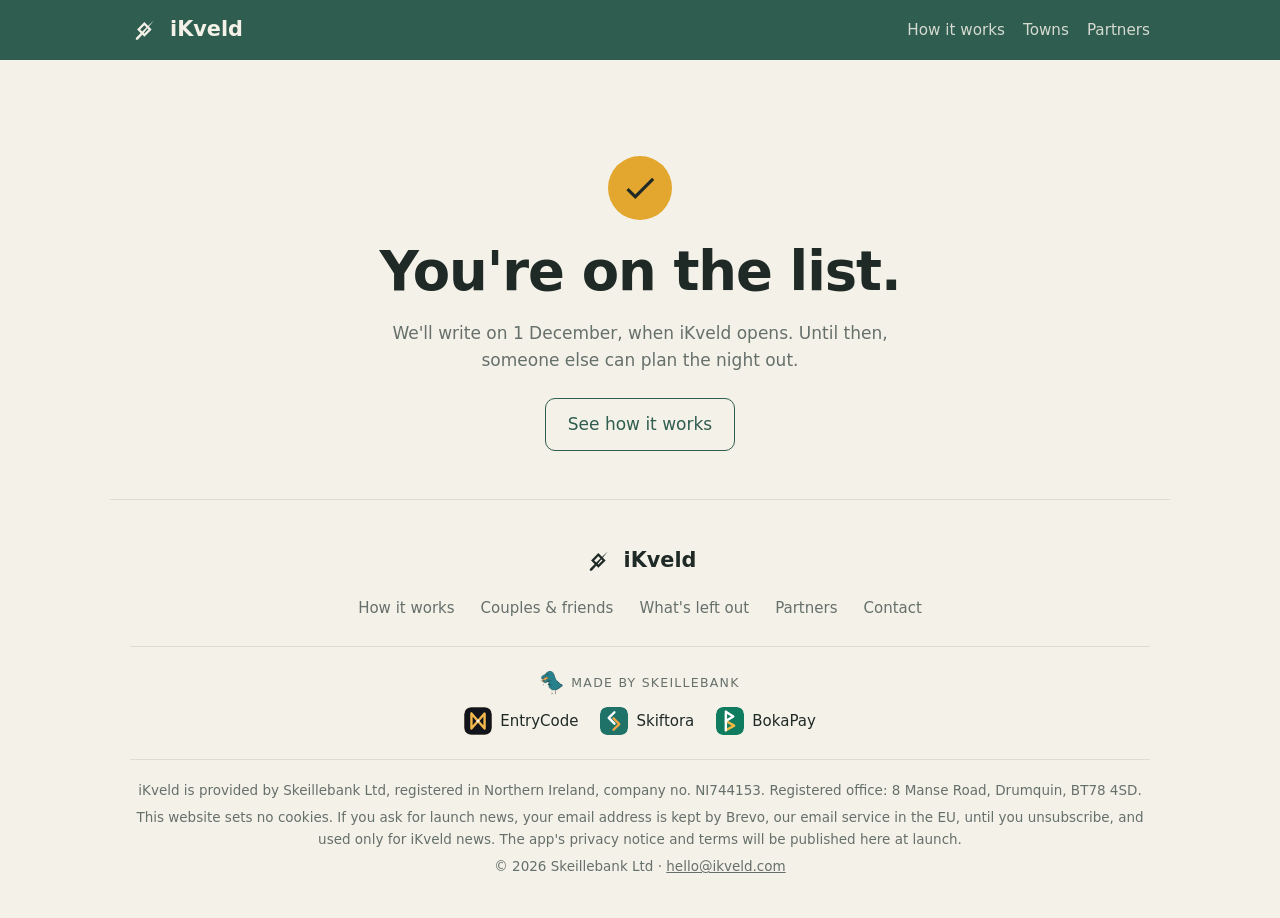
==== confirmed/index.html @ 80642dd5 "Launch signup: Brevo double opt-in instead of the mailto links - Every page: the hero button jumps t" ====
<!doctype html>
<html lang="en-GB">
<head>
<meta charset="utf-8">
<meta name="viewport" content="width=device-width, initial-scale=1">
<title>You're on the list | iKveld</title>
<meta name="description" content="You're on the list for iKveld's launch in Northern Ireland on 1 December.">
<meta name="robots" content="noindex">
<link rel="icon" href="/favicon.ico" sizes="any">
<link rel="icon" href="/favicon-48.png" type="image/png" sizes="48x48">
<link rel="icon" href="../logo.svg" type="image/svg+xml">
<link rel="apple-touch-icon" href="../apple-touch-icon.png">
<meta name="theme-color" content="#2F5D50" media="(prefers-color-scheme: light)">
<meta name="theme-color" content="#121816" media="(prefers-color-scheme: dark)">
<link rel="stylesheet" href="../site.css">
</head>
<body>
<header class="site-header">
  <div class="wrap">
    <a class="wordmark" href="../" aria-label="iKveld, home">
      <svg viewBox="0 0 200 200" aria-hidden="true"><g fill="currentColor" transform="translate(14.7 15) scale(0.81)"><path d="M 100 40 L 160 100 L 100 160 L 40 100 Z M 100 66 L 66 100 L 100 134 L 134 100 Z"/><g transform="translate(40 176) rotate(-137.4) scale(0.9 1.36)"><path d="M -12 2 C -10 -10 10 -12 12 0 C 10 50 6 105 0 150 C -4 105 -10 50 -12 2 Z"/></g></g></svg>
      iKveld
    </a>
    <nav class="nav" aria-label="Main">
      <a href="../#how">How it works</a>
      <a href="../your-town/#towns">Towns</a>
      <a href="../#partners">Partners</a>
    </nav>
  </div>
</header>

<main class="wrap">
  <section class="last joined">
    <div class="mark" aria-hidden="true"></div>
    <h1>You're on the list.</h1>
    <p>We'll write on 1 December, when iKveld opens. Until then, someone else can plan the night out.</p>
    <a class="btn ghost" href="../#how">See how it works</a>
  </section>
</main>

<footer class="sfoot wrap">
  <a class="wordmark" href="../" aria-label="iKveld, home">
    <svg viewBox="0 0 200 200" aria-hidden="true"><g fill="currentColor" transform="translate(14.7 15) scale(0.81)"><path d="M 100 40 L 160 100 L 100 160 L 40 100 Z M 100 66 L 66 100 L 100 134 L 134 100 Z"/><g transform="translate(40 176) rotate(-137.4) scale(0.9 1.36)"><path d="M -12 2 C -10 -10 10 -12 12 0 C 10 50 6 105 0 150 C -4 105 -10 50 -12 2 Z"/></g></g></svg>
    iKveld
  </a>
  <nav class="sfoot-links" aria-label="Footer">
    <a href="../#how">How it works</a>
    <a href="../#together">Couples &amp; friends</a>
    <a href="../#without">What's left out</a>
    <a href="../#partners">Partners</a>
    <a href="mailto:hello@ikveld.com">Contact</a>
  </nav>
  <nav class="family" aria-label="Skeillebank products">
    <a class="family-label" href="https://skeillebank.com"><img src="../logos/skeillebank.webp" alt="" width="23" height="24">Made by Skeillebank</a>
    <a class="fam" href="https://entrycode.uk"><img src="../logos/entrycode.svg" alt="" width="28" height="28">EntryCode</a>
    <a class="fam" href="https://skiftora.com"><img src="../logos/skiftora.svg" alt="" width="28" height="28">Skiftora</a>
    <a class="fam" href="https://bokapay.co.uk"><img src="../logos/bokapay.svg" alt="" width="28" height="28">BokaPay</a>
  </nav>
  <div class="sfoot-fine">
    <p>iKveld is provided by Skeillebank Ltd, registered in Northern Ireland, company no. NI744153. Registered office: 8 Manse Road, Drumquin, BT78 4SD.</p>
    <p>This website sets no cookies. If you ask for launch news, your email address is kept by Brevo, our email service in the EU, until you unsubscribe, and used only for iKveld news. The app's privacy notice and terms will be published here at launch.</p>
    <p>© 2026 Skeillebank Ltd · <a href="mailto:hello@ikveld.com">hello@ikveld.com</a></p>
  </div>
</footer>
</body>
</html>
---- site.css ----
/* Roboto, served from this site (no Google Fonts). Apache 2.0, see fonts/LICENSE.txt. */
  @font-face { font-family: "Roboto"; font-weight: 400; font-display: swap; src: url("fonts/roboto-latin-400-normal.woff2") format("woff2"); }
  @font-face { font-family: "Roboto"; font-weight: 500; font-display: swap; src: url("fonts/roboto-latin-500-normal.woff2") format("woff2"); }
  @font-face { font-family: "Roboto"; font-weight: 700; font-display: swap; src: url("fonts/roboto-latin-700-normal.woff2") format("woff2"); }

  /* The app's looks: blush and wine for dates, midnight and rose in dark mode, teal and coral for friends. */
  :root {
    --bg: #F4F1E8; --surface: #FFFDF8; --bar: #2F5D50; --bar-text: #F4F1E8;
    --text: #1F2A26; --muted: #66706B; --primary: #2F5D50; --on-primary: #FFFFFF;
    --accent: #2F5D50; --line: #E0DCCF; --teal: #4E6A8A; --coral: #B3261E; --pop: #E3A72F; --soft: #E3ECE6;
  }
  @media (prefers-color-scheme: dark) {
    :root {
      --bg: #121816; --surface: #1A2320; --bar: #121816; --bar-text: #E9EEE9;
      --text: #E9EEE9; --muted: #9AA7A1; --primary: #7FB8A4; --on-primary: #0F1A16;
      --accent: #7FB8A4; --line: #2A3631; --teal: #9DB4D3; --coral: #F2A49C; --pop: #F0BE5A; --soft: #22302B;
    }
  }
  * { box-sizing: border-box; }
  html { scroll-behavior: smooth; }
  body { margin: 0; font-family: Roboto, "Segoe UI", system-ui, sans-serif; font-size: 17px; line-height: 1.6; color: var(--text); background: var(--bg); }
  a { color: var(--primary); }
  .wrap { max-width: 1060px; margin: 0 auto; padding: 0 20px; }

  .site-header { background: var(--bar); color: var(--bar-text); position: sticky; top: 0; z-index: 2; }
  .site-header .wrap { display: flex; align-items: center; gap: 20px; height: 60px; }
  .wordmark { display: flex; align-items: center; gap: 10px; font-weight: 700; font-size: 1.3rem; color: inherit; text-decoration: none; }
  .wordmark svg { width: 30px; height: 30px; }
  .nav { margin-left: auto; display: flex; gap: 18px; font-size: 0.95rem; }
  .nav a { color: inherit; text-decoration: none; opacity: 0.85; }
  .nav a:hover { opacity: 1; text-decoration: underline; }
  @media (max-width: 640px) { .nav { display: none; } }

  .hero { display: grid; grid-template-columns: 1.1fr 0.9fr; gap: 48px; align-items: center; padding: 64px 0 48px; }
  @media (max-width: 860px) { .hero { grid-template-columns: 1fr; padding-top: 40px; } }
  .status { display: inline-block; font-size: 0.85rem; padding: 4px 12px; border-radius: 999px; background: var(--soft); color: var(--primary); font-weight: 500; margin: 0 0 16px; }
  h1 { font-size: clamp(2.2rem, 5vw, 3.4rem); line-height: 1.1; margin: 0 0 18px; letter-spacing: -0.02em; }
  h2 { font-size: clamp(1.6rem, 3vw, 2.1rem); line-height: 1.2; margin: 0 0 12px; letter-spacing: -0.01em; }
  h3 { font-size: 1.1rem; margin: 0 0 6px; }
  .lead { font-size: 1.2rem; color: var(--muted); margin: 0 0 26px; }
  .cta-row { display: flex; flex-wrap: wrap; gap: 12px; }
  .btn { display: inline-block; padding: 12px 22px; border-radius: 10px; font-weight: 500; text-decoration: none; }
  .btn.primary { background: var(--primary); color: var(--on-primary); }
  .btn.ghost { border: 1.5px solid var(--primary); color: var(--primary); }

  /* An example plan, as the app shows it. */
  .plan { background: var(--surface); border-radius: 16px; padding: 22px; position: relative;
          border: 1px solid color-mix(in srgb, var(--primary) 40%, transparent);
          box-shadow: 0 0 0 5px var(--surface), 0 0 0 6px color-mix(in srgb, var(--primary) 22%, transparent), 0 12px 30px rgba(0,0,0,0.08); }
  .plan .tag { font-size: 0.78rem; color: var(--muted); text-transform: uppercase; letter-spacing: 0.06em; margin: 0 0 6px; }
  .plan .name { font-size: 1.35rem; font-weight: 700; margin: 0; }
  .plan .meta { color: var(--muted); margin: 2px 0 14px; font-size: 0.95rem; }
  .plan ul { list-style: none; margin: 0 0 14px; padding: 0; }
  .plan li { padding: 7px 0 7px 28px; position: relative; border-top: 1px solid var(--line); font-size: 0.95rem; }
  .plan li::before { content: ""; position: absolute; left: 4px; top: 14px; width: 9px; height: 9px; border-radius: 50%; background: var(--accent); }
  .plan .cost { display: flex; justify-content: space-between; font-weight: 500; }
  .plan .example { font-size: 0.78rem; color: var(--muted); margin: 10px 0 0; text-align: right; }

  section { padding: 56px 0; }
  .sec-head { max-width: 680px; margin-bottom: 28px; }
  .sec-head p { color: var(--muted); margin: 0; }
  .grid { display: grid; grid-template-columns: repeat(3, 1fr); gap: 20px; }
  @media (max-width: 860px) { .grid { grid-template-columns: 1fr; } }
  .card { background: color-mix(in srgb, var(--card-accent, var(--primary)) 14%, var(--surface)); border: 1px solid color-mix(in srgb, var(--card-accent, var(--primary)) 25%, var(--line)); border-top: 5px solid var(--card-accent, var(--primary)); border-radius: 14px; padding: 22px; }
  .card h3 { color: var(--card-accent, var(--primary)); }
  body.out { --card-accent: var(--teal); }
  .card p { margin: 0; color: var(--muted); }
  .step { font-size: 0.8rem; font-weight: 700; color: var(--primary); letter-spacing: 0.08em; text-transform: uppercase; margin: 0 0 6px; }

  .two { display: grid; grid-template-columns: 1fr 1fr; gap: 20px; }
  @media (max-width: 860px) { .two { grid-template-columns: 1fr; } }
  .couple { border-left: 5px solid var(--primary); }
  .friends { border-left: 5px solid var(--teal); }
  .friends h3 { color: var(--teal); }
  .couple h3 { color: var(--primary); }
  .two ul { margin: 10px 0 0; padding-left: 20px; color: var(--muted); }
  .away { margin-top: 20px; border-left: 5px solid var(--accent); }
  .away h3 { color: var(--accent); }

  .partners { border: 1.5px dashed var(--pop); border-radius: 18px; padding: 32px; }
  .partners .land { margin-top: 28px; }

  /* Layout from the brand voice (voice.md): closing lines, a breathing section, what iKveld leaves out, the Skeillebank family */
  .land { margin: 40px 0 0; font-weight: 700; font-size: clamp(22px, 2.6vw, 28px); line-height: 1.25; letter-spacing: -0.01em; max-width: 28em; text-wrap: balance; }
  .land::before { content: ""; display: block; width: 40px; height: 3px; background: var(--accent); margin-bottom: 16px; }
  section.breath { padding: 96px 0; }
  .breath p { margin: 0; font-weight: 700; font-size: clamp(28px, 4.2vw, 46px); line-height: 1.12; letter-spacing: -0.015em; max-width: 19em; text-wrap: balance; }
  .breath p span { color: var(--accent); }
  .without { list-style: none; margin: 0; padding: 0; display: grid; grid-template-columns: repeat(3, minmax(0, 1fr)); gap: 36px 40px; }
  .without li { border-top: 1.5px solid var(--text); padding-top: 16px; display: grid; gap: 8px; align-content: start; }
  .without h3 { font-size: 1.25rem; margin: 0; display: flex; gap: 10px; align-items: baseline; }
  .without h3::before { content: "✕"; color: var(--coral); font-size: 1rem; }
  .without p { margin: 0; color: var(--muted); font-size: 0.95rem; }
  @media (max-width: 860px) { .without { grid-template-columns: minmax(0, 1fr); gap: 28px; } section.breath { padding: 64px 0; } }

  .last { text-align: center; padding: 72px 0 24px; }
  .last h2 { margin-bottom: 10px; }
  .last p { color: var(--muted); margin: 0 auto 24px; max-width: 34em; }
  .last .land { margin: 44px auto 0; color: var(--text); }
  .last .land::before { margin-inline: auto; }

  /* Footer, centred and stacked like every Skeillebank site: wordmark, page links, the family, then the legal line. */
  footer.sfoot { display: grid; justify-items: center; text-align: center; padding: 44px 20px 40px; margin-top: 24px; border-top: 1px solid var(--line); }
  .sfoot .wordmark { color: var(--text); }
  .sfoot-links { display: flex; flex-wrap: wrap; justify-content: center; gap: 8px 26px; margin-top: 18px; font-size: 15px; }
  .sfoot-links a { color: var(--muted); text-decoration: none; }
  .sfoot-links a:hover { color: var(--text); }
  .family { width: 100%; display: flex; flex-wrap: wrap; justify-content: center; align-items: center; gap: 10px 22px; margin-top: 26px; padding-top: 24px; border-top: 1px solid var(--line); }
  a.family-label { flex-basis: 100%; display: inline-flex; align-items: center; justify-content: center; gap: 8px; margin-bottom: 2px; font-size: 12.5px; letter-spacing: 0.1em; text-transform: uppercase; color: var(--muted); text-decoration: none; }
  .family-label img { height: 24px; width: auto; display: block; }
  .family a.fam { display: inline-flex; align-items: center; gap: 8px; color: var(--text); font-weight: 500; font-size: 15px; text-decoration: none; }
  .family a.fam:hover, a.family-label:hover { color: var(--primary); }
  .family a.fam img { width: 28px; height: 28px; border-radius: 7px; display: block; }
  .sfoot-fine { width: 100%; margin-top: 24px; padding-top: 20px; border-top: 1px solid var(--line); display: grid; gap: 6px; font-size: 13.5px; color: var(--muted); }
  .sfoot-fine p { margin: 0; }
  .sfoot-fine a { color: inherit; }

/* Town pages: local notes and links to the other towns. */
.notes { list-style: none; margin: 0; padding: 0; display: grid; gap: 14px; max-width: 44em; }
.notes li { position: relative; background: color-mix(in srgb, var(--card-accent, var(--primary)) 14%, var(--surface)); border: 1px solid color-mix(in srgb, var(--card-accent, var(--primary)) 25%, var(--line)); border-left: 5px solid var(--card-accent, var(--primary)); border-radius: 14px; padding: 16px 20px 16px 48px; }
.notes li::before { content: ""; position: absolute; left: 18px; top: 22px; width: 14px; height: 14px; background: var(--card-accent, var(--primary)); -webkit-mask: url('data:image/svg+xml;utf8,<svg xmlns="http://www.w3.org/2000/svg" viewBox="0 0 24 24"><path d="M12 2a7 7 0 0 0-7 7c0 5.2 7 13 7 13s7-7.8 7-13a7 7 0 0 0-7-7zm0 9.5A2.5 2.5 0 1 1 12 6.5a2.5 2.5 0 0 1 0 5z"/></svg>') center/contain no-repeat; mask: url('data:image/svg+xml;utf8,<svg xmlns="http://www.w3.org/2000/svg" viewBox="0 0 24 24"><path d="M12 2a7 7 0 0 0-7 7c0 5.2 7 13 7 13s7-7.8 7-13a7 7 0 0 0-7-7zm0 9.5A2.5 2.5 0 1 1 12 6.5a2.5 2.5 0 0 1 0 5z"/></svg>') center/contain no-repeat; }
.towns { display: grid; grid-template-columns: repeat(4, minmax(0, 1fr)); gap: 16px; }
@media (max-width: 860px) { .towns { grid-template-columns: repeat(2, minmax(0, 1fr)); } }
.towns div { border-top: 1.5px solid var(--text); padding-top: 12px; }
.towns h3 { margin: 0 0 6px; }
.towns a { display: block; padding: 6px 0; text-decoration: none; }
.towns a:hover { text-decoration: underline; }
.towns a[aria-current] { color: var(--muted); }

/* Launch signup (Brevo, double opt-in), 17 Nov 2026 */
.vh { position: absolute !important; width: 1px; height: 1px; overflow: hidden; clip: rect(0 0 0 0); white-space: nowrap; }
.signup { max-width: 32em; margin: 0 auto; }
.signup-row { display: flex; flex-wrap: wrap; gap: 10px; }
.signup input[type="email"] { flex: 1 1 15em; min-width: 0; font: inherit; padding: 11px 14px; border-radius: 10px; border: 1.5px solid var(--muted); background: var(--surface); color: var(--text); }
.signup input[type="email"]::placeholder { color: var(--muted); }
.signup button { flex: 1 0 auto; border: 0; font: inherit; font-weight: 500; cursor: pointer; }
.signup button[disabled] { opacity: 0.6; cursor: default; }
.signup input:focus-visible, .signup button:focus-visible { outline: 2.5px solid var(--primary); outline-offset: 2px; }
.signup .signup-note { font-size: 0.9rem; color: var(--muted); margin: 12px auto 0; }
.signup .signup-msg { margin: 14px auto 0; font-weight: 500; color: var(--text); }
.signup .signup-msg:empty { display: none; }
.signup .signup-msg.ok { display: inline-block; position: relative; padding-left: 34px; text-align: left; }
.signup .signup-msg.ok::before, .signup .signup-msg.ok::after { content: ""; position: absolute; left: 0; top: calc(0.5lh - 11px); width: 22px; height: 22px; }
.signup .signup-msg.ok::before { border-radius: 50%; background: var(--primary); }
.signup .signup-msg.ok::after { background: var(--on-primary); -webkit-mask: url("data:image/svg+xml,%3Csvg xmlns='http://www.w3.org/2000/svg' viewBox='0 0 24 24'%3E%3Cpath d='M9 16.17 4.83 12l-1.42 1.41L9 19 21 7l-1.41-1.41z'/%3E%3C/svg%3E") center / 15px no-repeat; mask: url("data:image/svg+xml,%3Csvg xmlns='http://www.w3.org/2000/svg' viewBox='0 0 24 24'%3E%3Cpath d='M9 16.17 4.83 12l-1.42 1.41L9 19 21 7l-1.41-1.41z'/%3E%3C/svg%3E") center / 15px no-repeat; }
.signup .signup-msg.err { color: var(--coral); }
.signup.done .signup-row, .signup.done .signup-note { display: none; }
/* The good moment: confirmed page */
.joined { padding-top: 96px; }
.joined .mark { width: 64px; height: 64px; margin: 0 auto 22px; border-radius: 50%; background: var(--pop); position: relative; }
.joined .mark::after { content: ""; position: absolute; inset: 0; background: #1F2A26; -webkit-mask: url("data:image/svg+xml,%3Csvg xmlns='http://www.w3.org/2000/svg' viewBox='0 0 24 24'%3E%3Cpath d='M9 16.17 4.83 12l-1.42 1.41L9 19 21 7l-1.41-1.41z'/%3E%3C/svg%3E") center / 38px no-repeat; mask: url("data:image/svg+xml,%3Csvg xmlns='http://www.w3.org/2000/svg' viewBox='0 0 24 24'%3E%3Cpath d='M9 16.17 4.83 12l-1.42 1.41L9 19 21 7l-1.41-1.41z'/%3E%3C/svg%3E") center / 38px no-repeat; }
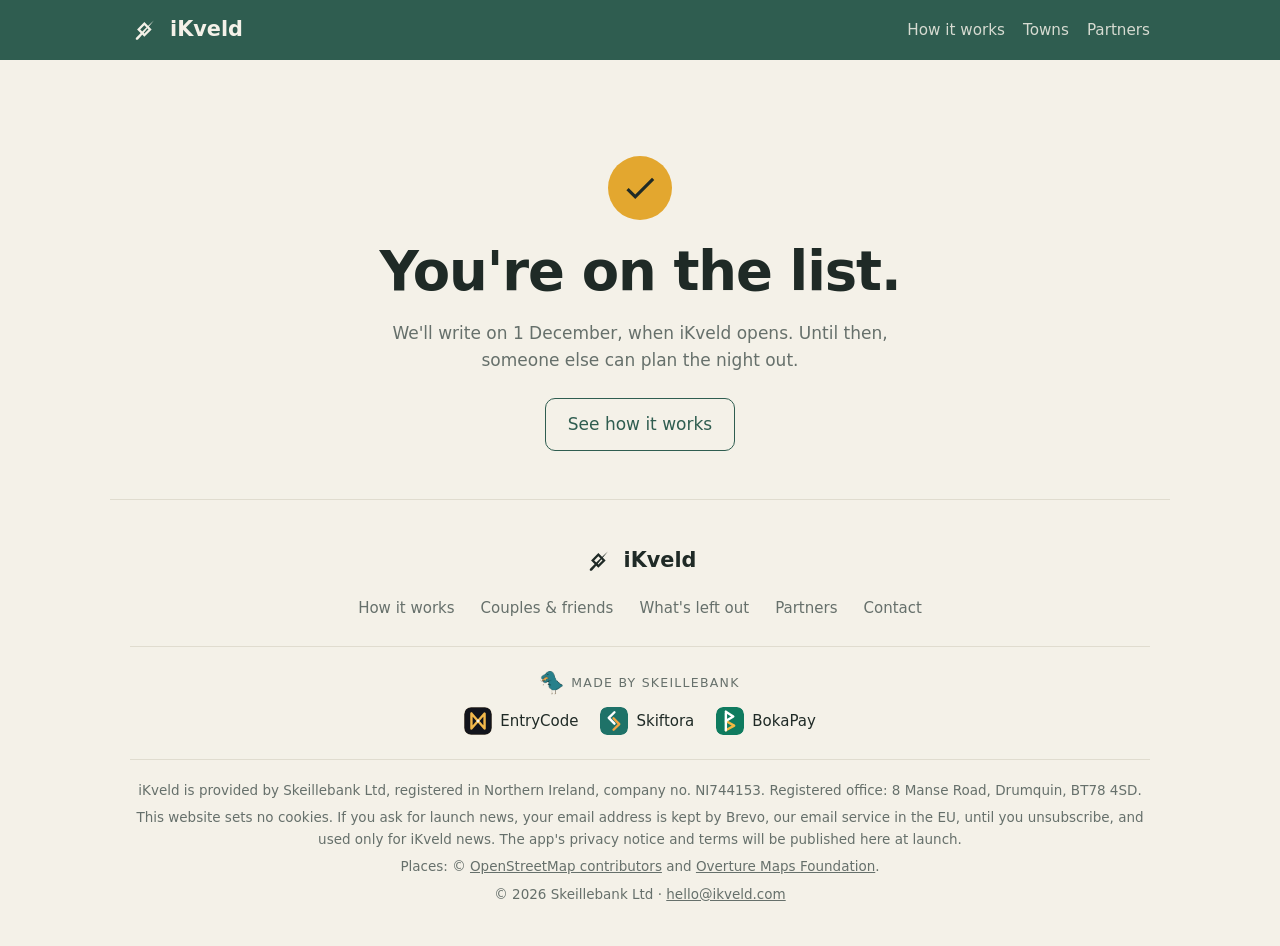
==== commit d3094471: "Footer: credit OpenStreetMap contributors and Overture Maps for place data The town pages name real " ====
--- a/confirmed/index.html
+++ b/confirmed/index.html
@@ -59,6 +59,7 @@
   <div class="sfoot-fine">
     <p>iKveld is provided by Skeillebank Ltd, registered in Northern Ireland, company no. NI744153. Registered office: 8 Manse Road, Drumquin, BT78 4SD.</p>
     <p>This website sets no cookies. If you ask for launch news, your email address is kept by Brevo, our email service in the EU, until you unsubscribe, and used only for iKveld news. The app's privacy notice and terms will be published here at launch.</p>
+    <p>Places: © <a href="https://www.openstreetmap.org/copyright">OpenStreetMap contributors</a> and <a href="https://overturemaps.org">Overture Maps Foundation</a>.</p>
     <p>© 2026 Skeillebank Ltd · <a href="mailto:hello@ikveld.com">hello@ikveld.com</a></p>
   </div>
 </footer>
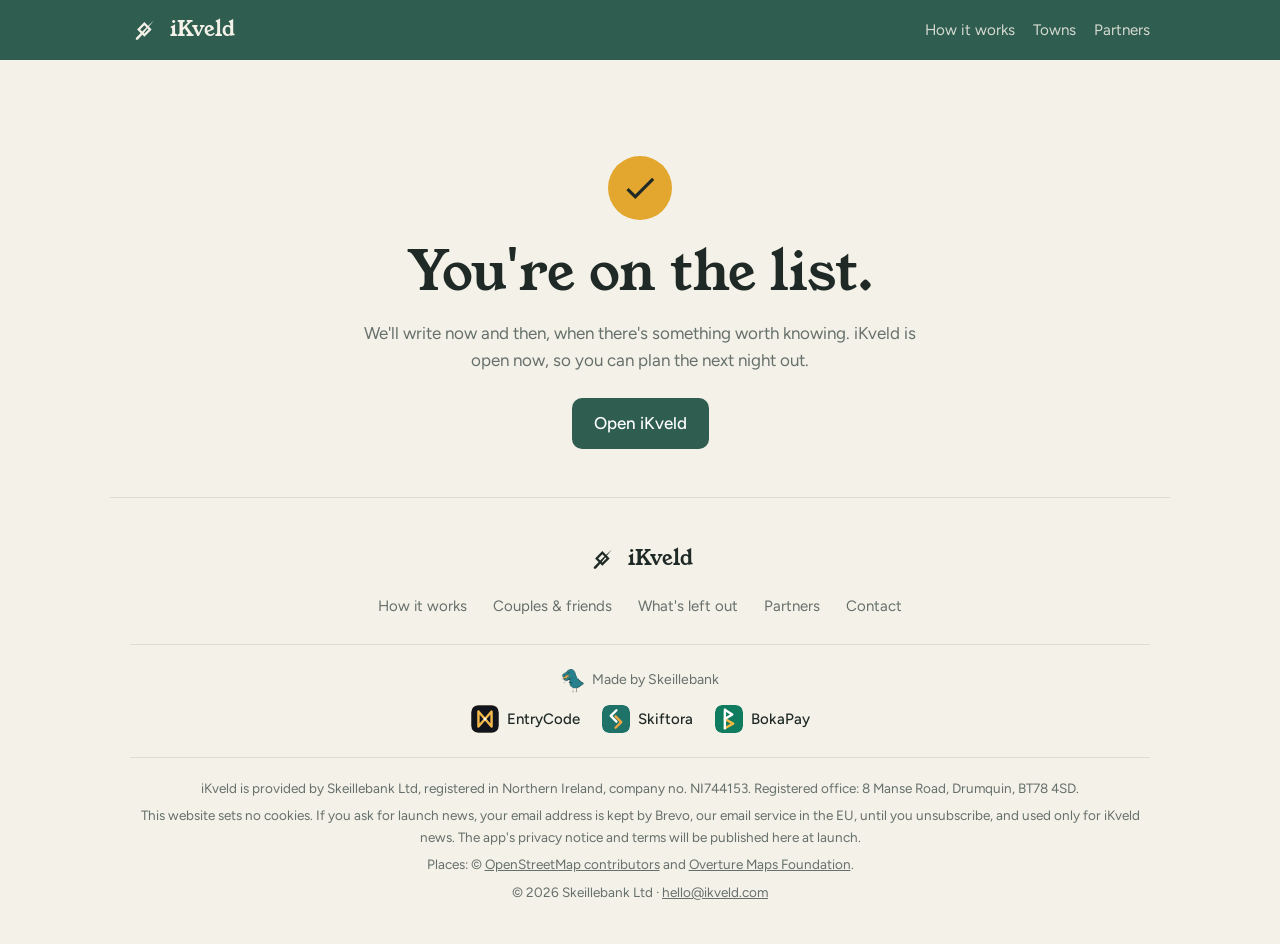
==== commit 3ea6116e: "Launch wording: open now, free until 28 February, no Berlin The site still said "free beta from Dece" ====
--- a/confirmed/index.html
+++ b/confirmed/index.html
@@ -4,7 +4,7 @@
 <meta charset="utf-8">
 <meta name="viewport" content="width=device-width, initial-scale=1">
 <title>You're on the list | iKveld</title>
-<meta name="description" content="You're on the list for iKveld's launch in Northern Ireland on 1 December.">
+<meta name="description" content="You're on iKveld's email list.">
 <meta name="robots" content="noindex">
 <link rel="icon" href="/favicon.ico" sizes="any">
 <link rel="icon" href="/favicon-48.png" type="image/png" sizes="48x48">
@@ -33,8 +33,8 @@
   <section class="last joined">
     <div class="mark" aria-hidden="true"></div>
     <h1>You're on the list.</h1>
-    <p>We'll write on 1 December, when iKveld opens. Until then, someone else can plan the night out.</p>
-    <a class="btn ghost" href="../#how">See how it works</a>
+    <p>We'll write now and then, when there's something worth knowing. iKveld is open now, so you can plan the next night out.</p>
+    <a class="btn primary" href="https://app.ikveld.com/">Open iKveld</a>
   </section>
 </main>
 
--- a/site.css
+++ b/site.css
@@ -1,7 +1,8 @@
-/* Roboto, served from this site (no Google Fonts). Apache 2.0, see fonts/LICENSE.txt. */
-  @font-face { font-family: "Roboto"; font-weight: 400; font-display: swap; src: url("fonts/roboto-latin-400-normal.woff2") format("woff2"); }
-  @font-face { font-family: "Roboto"; font-weight: 500; font-display: swap; src: url("fonts/roboto-latin-500-normal.woff2") format("woff2"); }
-  @font-face { font-family: "Roboto"; font-weight: 700; font-display: swap; src: url("fonts/roboto-latin-700-normal.woff2") format("woff2"); }
+/* The app's fonts, served from this site (no Google Fonts): Figtree for text, Young Serif for headings. SIL Open Font License, see fonts/OFL-*.txt. */
+  @font-face { font-family: "Figtree"; font-weight: 400; font-display: swap; src: url("fonts/figtree-latin-400-normal.woff2") format("woff2"); }
+  @font-face { font-family: "Figtree"; font-weight: 500; font-display: swap; src: url("fonts/figtree-latin-500-normal.woff2") format("woff2"); }
+  @font-face { font-family: "Figtree"; font-weight: 700; font-display: swap; src: url("fonts/figtree-latin-700-normal.woff2") format("woff2"); }
+  @font-face { font-family: "Young Serif"; font-weight: 400; font-display: swap; src: url("fonts/young-serif-latin-400-normal.woff2") format("woff2"); }
 
   /* The app's looks: blush and wine for dates, midnight and rose in dark mode, teal and coral for friends. */
   :root {
@@ -18,7 +19,11 @@
   }
   * { box-sizing: border-box; }
   html { scroll-behavior: smooth; }
-  body { margin: 0; font-family: Roboto, "Segoe UI", system-ui, sans-serif; font-size: 17px; line-height: 1.6; color: var(--text); background: var(--bg); }
+  html, body { overflow-x: clip; }
+  /* Focus ring at 3:1 or better: the brand green on the page, the bar's own text colour in the header. */
+  :focus-visible { outline: 2.5px solid var(--primary); outline-offset: 2px; }
+  .site-header :focus-visible { outline-color: var(--bar-text); }
+  body { margin: 0; font-family: Figtree, "Segoe UI", system-ui, sans-serif; font-size: 17px; line-height: 1.6; color: var(--text); background: var(--bg); }
   a { color: var(--primary); }
   .wrap { max-width: 1060px; margin: 0 auto; padding: 0 20px; }
 
@@ -34,20 +39,21 @@
   .hero { display: grid; grid-template-columns: 1.1fr 0.9fr; gap: 48px; align-items: center; padding: 64px 0 48px; }
   @media (max-width: 860px) { .hero { grid-template-columns: 1fr; padding-top: 40px; } }
   .status { display: inline-block; font-size: 0.85rem; padding: 4px 12px; border-radius: 999px; background: var(--soft); color: var(--primary); font-weight: 500; margin: 0 0 16px; }
-  h1 { font-size: clamp(2.2rem, 5vw, 3.4rem); line-height: 1.1; margin: 0 0 18px; letter-spacing: -0.02em; }
-  h2 { font-size: clamp(1.6rem, 3vw, 2.1rem); line-height: 1.2; margin: 0 0 12px; letter-spacing: -0.01em; }
+  h1 { font-size: clamp(2.2rem, 5vw, 3.4rem); line-height: 1.1; margin: 0 0 18px; letter-spacing: -0.02em; text-wrap: balance; }
+  h2 { font-size: clamp(1.6rem, 3vw, 2.1rem); line-height: 1.2; margin: 0 0 12px; letter-spacing: -0.01em; text-wrap: balance; }
   h3 { font-size: 1.1rem; margin: 0 0 6px; }
   .lead { font-size: 1.2rem; color: var(--muted); margin: 0 0 26px; }
   .cta-row { display: flex; flex-wrap: wrap; gap: 12px; }
   .btn { display: inline-block; padding: 12px 22px; border-radius: 10px; font-weight: 500; text-decoration: none; }
   .btn.primary { background: var(--primary); color: var(--on-primary); }
   .btn.ghost { border: 1.5px solid var(--primary); color: var(--primary); }
+  .btn:active { transform: translateY(1px); }
 
   /* An example plan, as the app shows it. */
   .plan { background: var(--surface); border-radius: 16px; padding: 22px; position: relative;
           border: 1px solid color-mix(in srgb, var(--primary) 40%, transparent);
           box-shadow: 0 0 0 5px var(--surface), 0 0 0 6px color-mix(in srgb, var(--primary) 22%, transparent), 0 12px 30px rgba(0,0,0,0.08); }
-  .plan .tag { font-size: 0.78rem; color: var(--muted); text-transform: uppercase; letter-spacing: 0.06em; margin: 0 0 6px; }
+  .plan .tag { font-size: 0.9rem; font-weight: 500; color: var(--muted); margin: 0 0 6px; }
   .plan .name { font-size: 1.35rem; font-weight: 700; margin: 0; }
   .plan .meta { color: var(--muted); margin: 2px 0 14px; font-size: 0.95rem; }
   .plan ul { list-style: none; margin: 0 0 14px; padding: 0; }
@@ -61,20 +67,20 @@
   .sec-head p { color: var(--muted); margin: 0; }
   .grid { display: grid; grid-template-columns: repeat(3, 1fr); gap: 20px; }
   @media (max-width: 860px) { .grid { grid-template-columns: 1fr; } }
-  .card { background: color-mix(in srgb, var(--card-accent, var(--primary)) 14%, var(--surface)); border: 1px solid color-mix(in srgb, var(--card-accent, var(--primary)) 25%, var(--line)); border-top: 5px solid var(--card-accent, var(--primary)); border-radius: 14px; padding: 22px; }
+  .card { background: color-mix(in srgb, var(--card-accent, var(--primary)) 14%, var(--surface)); border: 1px solid color-mix(in srgb, var(--card-accent, var(--primary)) 45%, var(--line)); border-radius: 14px; padding: 22px; }
   .card h3 { color: var(--card-accent, var(--primary)); }
   body.out { --card-accent: var(--teal); }
-  .card p { margin: 0; color: var(--muted); }
-  .step { font-size: 0.8rem; font-weight: 700; color: var(--primary); letter-spacing: 0.08em; text-transform: uppercase; margin: 0 0 6px; }
+  .card p { margin: 0; color: var(--text); }
+  .step { font-size: 0.95rem; font-weight: 500; color: var(--primary); margin: 0 0 6px; }
 
   .two { display: grid; grid-template-columns: 1fr 1fr; gap: 20px; }
   @media (max-width: 860px) { .two { grid-template-columns: 1fr; } }
-  .couple { border-left: 5px solid var(--primary); }
-  .friends { border-left: 5px solid var(--teal); }
+  .couple { border-color: color-mix(in srgb, var(--primary) 45%, var(--line)); }
+  .friends { border-color: color-mix(in srgb, var(--teal) 45%, var(--line)); }
   .friends h3 { color: var(--teal); }
   .couple h3 { color: var(--primary); }
   .two ul { margin: 10px 0 0; padding-left: 20px; color: var(--muted); }
-  .away { margin-top: 20px; border-left: 5px solid var(--accent); }
+  .away { margin-top: 20px; border-color: color-mix(in srgb, var(--accent) 45%, var(--line)); }
   .away h3 { color: var(--accent); }
 
   .partners { border: 1.5px dashed var(--pop); border-radius: 18px; padding: 32px; }
@@ -106,7 +112,7 @@
   .sfoot-links a { color: var(--muted); text-decoration: none; }
   .sfoot-links a:hover { color: var(--text); }
   .family { width: 100%; display: flex; flex-wrap: wrap; justify-content: center; align-items: center; gap: 10px 22px; margin-top: 26px; padding-top: 24px; border-top: 1px solid var(--line); }
-  a.family-label { flex-basis: 100%; display: inline-flex; align-items: center; justify-content: center; gap: 8px; margin-bottom: 2px; font-size: 12.5px; letter-spacing: 0.1em; text-transform: uppercase; color: var(--muted); text-decoration: none; }
+  a.family-label { flex-basis: 100%; display: inline-flex; align-items: center; justify-content: center; gap: 8px; margin-bottom: 2px; font-size: 14px; color: var(--muted); text-decoration: none; }
   .family-label img { height: 24px; width: auto; display: block; }
   .family a.fam { display: inline-flex; align-items: center; gap: 8px; color: var(--text); font-weight: 500; font-size: 15px; text-decoration: none; }
   .family a.fam:hover, a.family-label:hover { color: var(--primary); }
@@ -117,10 +123,10 @@
 
 /* Town pages: local notes and links to the other towns. */
 .notes { list-style: none; margin: 0; padding: 0; display: grid; gap: 14px; max-width: 44em; }
-.notes li { position: relative; background: color-mix(in srgb, var(--card-accent, var(--primary)) 14%, var(--surface)); border: 1px solid color-mix(in srgb, var(--card-accent, var(--primary)) 25%, var(--line)); border-left: 5px solid var(--card-accent, var(--primary)); border-radius: 14px; padding: 16px 20px 16px 48px; }
+.notes li { position: relative; background: color-mix(in srgb, var(--card-accent, var(--primary)) 14%, var(--surface)); border: 1px solid color-mix(in srgb, var(--card-accent, var(--primary)) 45%, var(--line)); border-radius: 14px; padding: 16px 20px 16px 48px; }
 .notes li::before { content: ""; position: absolute; left: 18px; top: 22px; width: 14px; height: 14px; background: var(--card-accent, var(--primary)); -webkit-mask: url('data:image/svg+xml;utf8,<svg xmlns="http://www.w3.org/2000/svg" viewBox="0 0 24 24"><path d="M12 2a7 7 0 0 0-7 7c0 5.2 7 13 7 13s7-7.8 7-13a7 7 0 0 0-7-7zm0 9.5A2.5 2.5 0 1 1 12 6.5a2.5 2.5 0 0 1 0 5z"/></svg>') center/contain no-repeat; mask: url('data:image/svg+xml;utf8,<svg xmlns="http://www.w3.org/2000/svg" viewBox="0 0 24 24"><path d="M12 2a7 7 0 0 0-7 7c0 5.2 7 13 7 13s7-7.8 7-13a7 7 0 0 0-7-7zm0 9.5A2.5 2.5 0 1 1 12 6.5a2.5 2.5 0 0 1 0 5z"/></svg>') center/contain no-repeat; }
-.towns { display: grid; grid-template-columns: repeat(4, minmax(0, 1fr)); gap: 16px; }
-@media (max-width: 860px) { .towns { grid-template-columns: repeat(2, minmax(0, 1fr)); } }
+.towns { display: grid; grid-template-columns: repeat(2, minmax(0, 1fr)); gap: 16px 40px; max-width: 760px; }
+@media (max-width: 560px) { .towns { grid-template-columns: minmax(0, 1fr); } }
 .towns div { border-top: 1.5px solid var(--text); padding-top: 12px; }
 .towns h3 { margin: 0 0 6px; }
 .towns a { display: block; padding: 6px 0; text-decoration: none; }
@@ -134,7 +140,7 @@
 .signup input[type="email"] { flex: 1 1 15em; min-width: 0; font: inherit; padding: 11px 14px; border-radius: 10px; border: 1.5px solid var(--muted); background: var(--surface); color: var(--text); }
 .signup input[type="email"]::placeholder { color: var(--muted); }
 .signup button { flex: 1 0 auto; border: 0; font: inherit; font-weight: 500; cursor: pointer; }
-.signup button[disabled] { opacity: 0.6; cursor: default; }
+.signup button[disabled] { background: var(--line); color: var(--muted); cursor: not-allowed; }
 .signup input:focus-visible, .signup button:focus-visible { outline: 2.5px solid var(--primary); outline-offset: 2px; }
 .signup .signup-note { font-size: 0.9rem; color: var(--muted); margin: 12px auto 0; }
 .signup .signup-msg { margin: 14px auto 0; font-weight: 500; color: var(--text); }
@@ -149,3 +155,6 @@
 .joined { padding-top: 96px; }
 .joined .mark { width: 64px; height: 64px; margin: 0 auto 22px; border-radius: 50%; background: var(--pop); position: relative; }
 .joined .mark::after { content: ""; position: absolute; inset: 0; background: #1F2A26; -webkit-mask: url("data:image/svg+xml,%3Csvg xmlns='http://www.w3.org/2000/svg' viewBox='0 0 24 24'%3E%3Cpath d='M9 16.17 4.83 12l-1.42 1.41L9 19 21 7l-1.41-1.41z'/%3E%3C/svg%3E") center / 38px no-repeat; mask: url("data:image/svg+xml,%3Csvg xmlns='http://www.w3.org/2000/svg' viewBox='0 0 24 24'%3E%3Cpath d='M9 16.17 4.83 12l-1.42 1.41L9 19 21 7l-1.41-1.41z'/%3E%3C/svg%3E") center / 38px no-repeat; }
+
+/* Headings, the wordmark and the big lines in Young Serif, as in the app: one weight, no tightened spacing. Kept last so it wins over the weights set above. */
+h1, h2, h3, .wordmark, .land, .breath p, .plan .name, .without h3 { font-family: "Young Serif", Georgia, serif; font-weight: 400; letter-spacing: 0; }
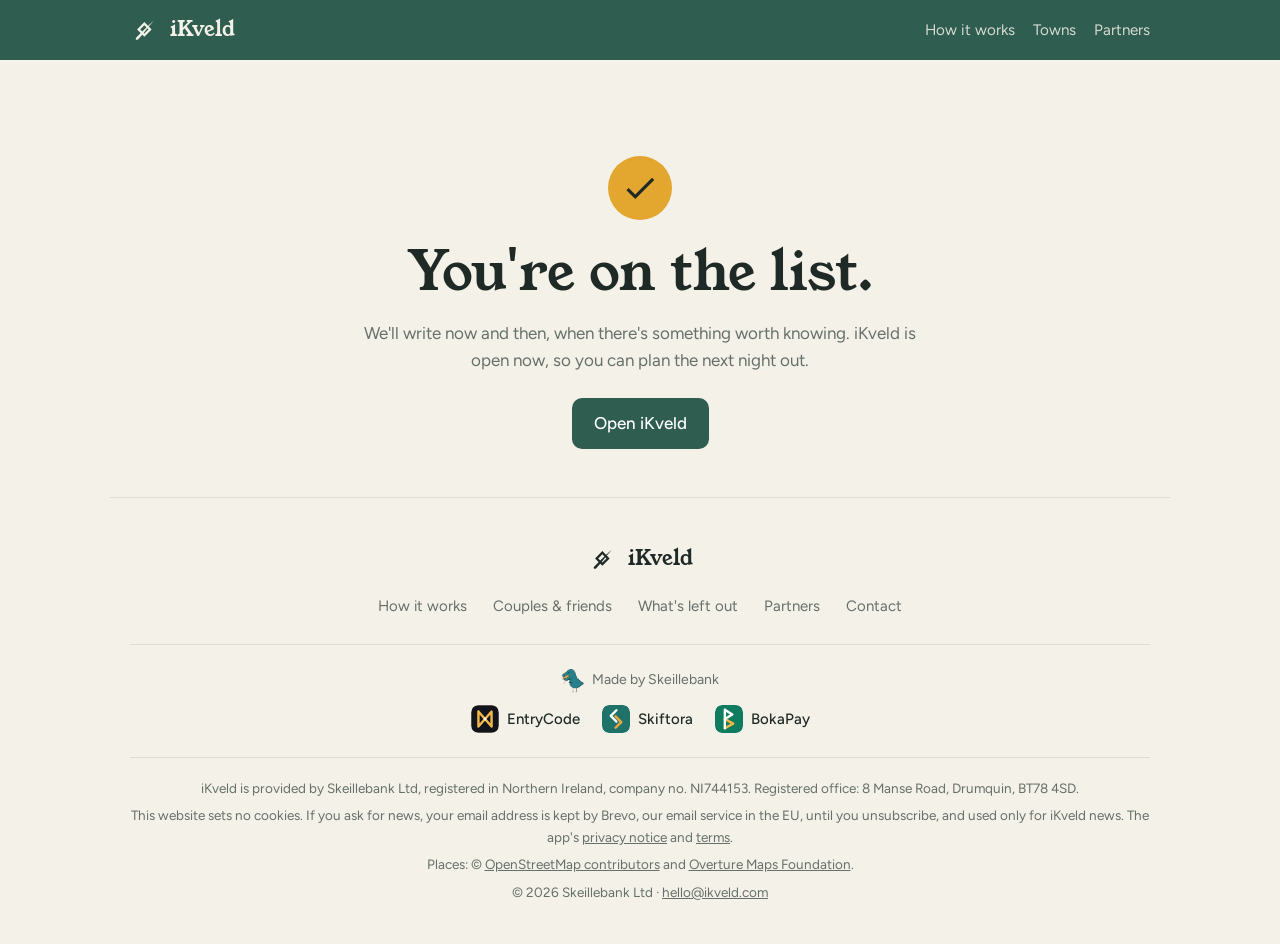
==== commit bc8ec032: "Loose ends: legal links, iKveld's own 404, /privacy and /terms Footer links to the app's privacy not" ====
--- a/confirmed/index.html
+++ b/confirmed/index.html
@@ -58,8 +58,8 @@
   </nav>
   <div class="sfoot-fine">
     <p>iKveld is provided by Skeillebank Ltd, registered in Northern Ireland, company no. NI744153. Registered office: 8 Manse Road, Drumquin, BT78 4SD.</p>
-    <p>This website sets no cookies. If you ask for launch news, your email address is kept by Brevo, our email service in the EU, until you unsubscribe, and used only for iKveld news. The app's privacy notice and terms will be published here at launch.</p>
-    <p>Places: © <a href="https://www.openstreetmap.org/copyright">OpenStreetMap contributors</a> and <a href="https://overturemaps.org">Overture Maps Foundation</a>.</p>
+    <p>This website sets no cookies. If you ask for news, your email address is kept by Brevo, our email service in the EU, until you unsubscribe, and used only for iKveld news. The app's <a href="https://app.ikveld.com/privacy">privacy notice</a> and <a href="https://app.ikveld.com/terms">terms</a>.</p>
+    <p>Places: © <a href="https://www.openstreetmap.org/copyright" rel="noopener noreferrer nofollow">OpenStreetMap contributors</a> and <a href="https://overturemaps.org" rel="noopener noreferrer nofollow">Overture Maps Foundation</a>.</p>
     <p>© 2026 Skeillebank Ltd · <a href="mailto:hello@ikveld.com">hello@ikveld.com</a></p>
   </div>
 </footer>
